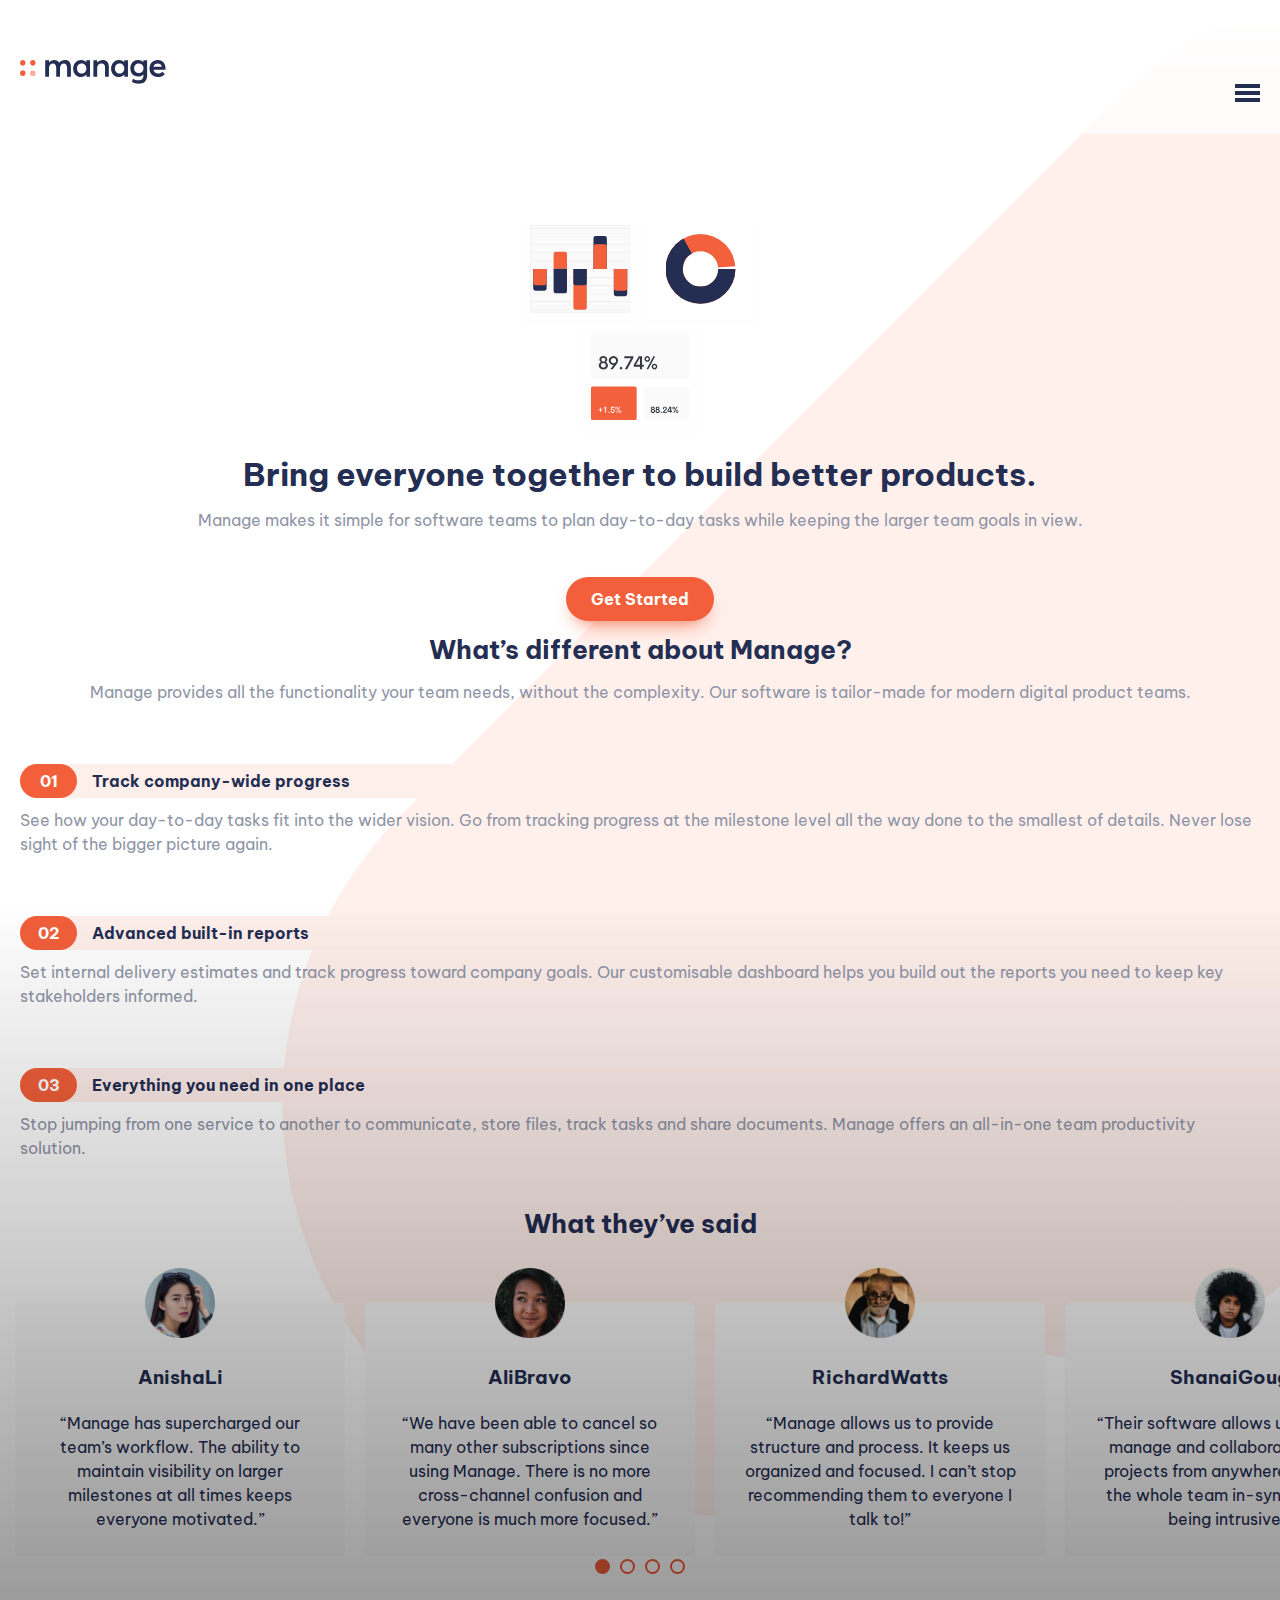
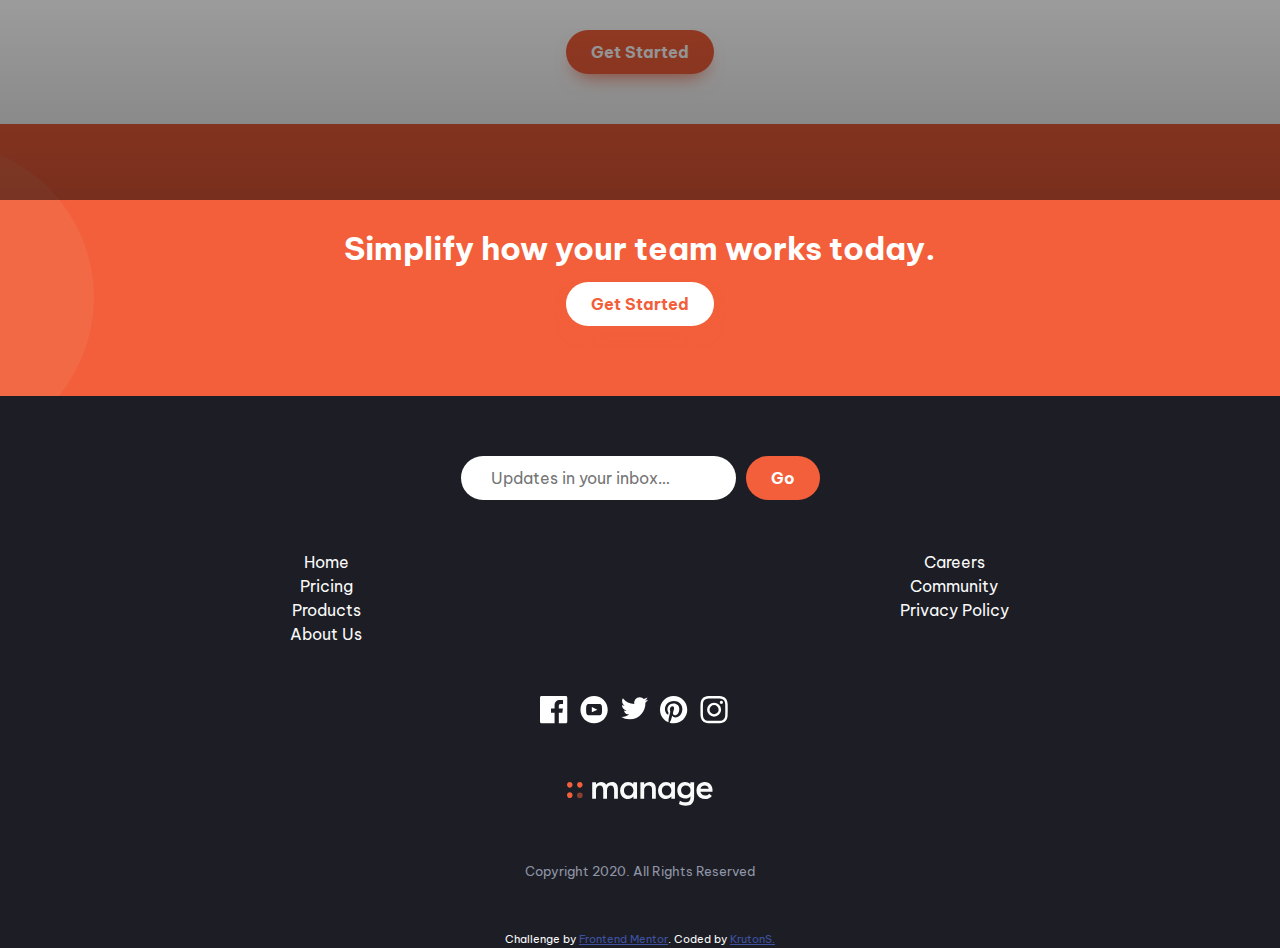
==== index.html @ 9118ed78 "initial commit" ====
<!doctype html><html lang="en"><head><meta charset="utf-8"/><link rel="icon" href="./favicon-32x32.png"/><meta name="viewport" content="width=device-width,initial-scale=1"/><meta name="theme-color" content="#000000"/><meta name="description" content="Web site created using create-react-app"/><link rel="apple-touch-icon" href="./logo192.png"/><link rel="manifest" href="./manifest.json"/><title>Frontend Mentor | Manage landing page</title><link href="./static/css/main.f4ddffe7.chunk.css" rel="stylesheet"></head><body><noscript>You need to enable JavaScript to run this app.</noscript><div id="root"></div><script>!function(e){function r(r){for(var n,u,i=r[0],c=r[1],l=r[2],p=0,s=[];p<i.length;p++)u=i[p],Object.prototype.hasOwnProperty.call(o,u)&&o[u]&&s.push(o[u][0]),o[u]=0;for(n in c)Object.prototype.hasOwnProperty.call(c,n)&&(e[n]=c[n]);for(f&&f(r);s.length;)s.shift()();return a.push.apply(a,l||[]),t()}function t(){for(var e,r=0;r<a.length;r++){for(var t=a[r],n=!0,i=1;i<t.length;i++){var c=t[i];0!==o[c]&&(n=!1)}n&&(a.splice(r--,1),e=u(u.s=t[0]))}return e}var n={},o={1:0},a=[];function u(r){if(n[r])return n[r].exports;var t=n[r]={i:r,l:!1,exports:{}};return e[r].call(t.exports,t,t.exports,u),t.l=!0,t.exports}u.e=function(e){var r=[],t=o[e];if(0!==t)if(t)r.push(t[2]);else{var n=new Promise((function(r,n){t=o[e]=[r,n]}));r.push(t[2]=n);var a,i=document.createElement("script");i.charset="utf-8",i.timeout=120,u.nc&&i.setAttribute("nonce",u.nc),i.src=function(e){return u.p+"static/js/"+({}[e]||e)+"."+{3:"b0ae15ad"}[e]+".chunk.js"}(e);var c=new Error;a=function(r){i.onerror=i.onload=null,clearTimeout(l);var t=o[e];if(0!==t){if(t){var n=r&&("load"===r.type?"missing":r.type),a=r&&r.target&&r.target.src;c.message="Loading chunk "+e+" failed.\n("+n+": "+a+")",c.name="ChunkLoadError",c.type=n,c.request=a,t[1](c)}o[e]=void 0}};var l=setTimeout((function(){a({type:"timeout",target:i})}),12e4);i.onerror=i.onload=a,document.head.appendChild(i)}return Promise.all(r)},u.m=e,u.c=n,u.d=function(e,r,t){u.o(e,r)||Object.defineProperty(e,r,{enumerable:!0,get:t})},u.r=function(e){"undefined"!=typeof Symbol&&Symbol.toStringTag&&Object.defineProperty(e,Symbol.toStringTag,{value:"Module"}),Object.defineProperty(e,"__esModule",{value:!0})},u.t=function(e,r){if(1&r&&(e=u(e)),8&r)return e;if(4&r&&"object"==typeof e&&e&&e.__esModule)return e;var t=Object.create(null);if(u.r(t),Object.defineProperty(t,"default",{enumerable:!0,value:e}),2&r&&"string"!=typeof e)for(var n in e)u.d(t,n,function(r){return e[r]}.bind(null,n));return t},u.n=function(e){var r=e&&e.__esModule?function(){return e.default}:function(){return e};return u.d(r,"a",r),r},u.o=function(e,r){return Object.prototype.hasOwnProperty.call(e,r)},u.p="./",u.oe=function(e){throw console.error(e),e};var i=this["webpackJsonpmanage-landing-page"]=this["webpackJsonpmanage-landing-page"]||[],c=i.push.bind(i);i.push=r,i=i.slice();for(var l=0;l<i.length;l++)r(i[l]);var f=c;t()}([])</script><script src="./static/js/2.72f4ddd1.chunk.js"></script><script src="./static/js/main.a41addc7.chunk.js"></script></body></html>
---- static/css/main.f4ddffe7.chunk.css ----
@import url(https://fonts.googleapis.com/css2?family=Be+Vietnam:wght@400;500;700&display=swap);:root{--mobile-width:375px;--desktop-width:1440px;--primary-orange:#f25f3a;--primary-blue:#242d52;--neutral-pale-orange:#ed7b5e;--neutral-pale-blue:#9095a7;--neutral-dark-blue:#1d1e25;--neutral-pale-red:#ffefeb;--neutral-pale-gray:#fafafa;--padding-horizontal-mobile:20px;--padding-horizontal-desktop:120px}body{font-family:"Be Vietnam",sans-serif;font-size:16px}*,:after,:before{box-sizing:border-box}blockquote,body,dd,dl,figure,h1,h2,h3,h4,p{margin:0}ol[role=list],ul[role=list]{list-style:none}html:focus-within{scroll-behavior:smooth}body{min-height:100vh;text-rendering:optimizeSpeed;line-height:1.5}a:not([class]){-webkit-text-decoration-skip:ink;text-decoration-skip-ink:auto}img,picture{max-width:100%;display:block}button,input,select,textarea{font:inherit}@media (prefers-reduced-motion:reduce){html:focus-within{scroll-behavior:auto}*,:after,:before{-webkit-animation-duration:.01ms!important;animation-duration:.01ms!important;-webkit-animation-iteration-count:1!important;animation-iteration-count:1!important;transition-duration:.01ms!important;scroll-behavior:auto!important}}.attribution{font-size:11px;text-align:center}.attribution a{color:#3e52a3}.App{text-align:center;color:var(--primary-blue);background-image:url(../../images/b6990a984c7bcc142d3e9783736e996a-bg-tablet-pattern.svg),url(../../images/b6990a984c7bcc142d3e9783736e996a-bg-tablet-pattern.svg);background-repeat:no-repeat;background-position:-110% -2%,320% 22%;background-size:120%,80%}.App>*{padding-left:var(--padding-horizontal-mobile);padding-right:var(--padding-horizontal-mobile)}a[class]{text-decoration:none}.round{padding:10px 30px;border-radius:100px;background-color:var(--primary-orange);color:#fff;border:none}.round.inverted{background-color:#fff;color:var(--primary-orange)}.dialog{border-radius:5px}h1{font-size:2em}h2{font-size:1.6em}h1,h2{margin-bottom:10px;margin-top:10px}h3{margin-bottom:20px;margin-top:20px}@media screen and (min-width:1440px){.App{background-position:140% -15%,-70% 70%;background-size:unset}.App>*{padding-left:var(--padding-horizontal-desktop);padding-right:var(--padding-horizontal-desktop)}h1{font-size:3.8em}h2{font-size:2.8em}h1,h2{margin-top:60px;margin-bottom:50px;line-height:1}}.app-header{position:-webkit-sticky;position:sticky;top:0;background:hsla(0,0%,100%,.75);background:linear-gradient(0,hsla(0,0%,100%,.7),#fff);padding-top:60px;padding-bottom:50px;margin-bottom:80px;z-index:1}header>.logo{float:left}.hamburger{float:right;cursor:pointer}.app-header>.btn{display:none}nav{clear:both;background:#fff;width:90%;position:absolute;top:115px;left:50%;opacity:0;-webkit-transform:translate(-50%,-500px);transform:translate(-50%,-500px);transition:opacity 1s ease-out,-webkit-transform .6s ease;transition:transform .6s ease,opacity 1s ease-out;transition:transform .6s ease,opacity 1s ease-out,-webkit-transform .6s ease}.nav-item:first-child{margin-top:30px}.nav-item:last-child{margin-bottom:30px}.nav-item{display:block;color:inherit;font-weight:500;transition:color .2s}.nav-item:hover{color:var(--neutral-pale-blue)}.nav-item+.nav-item{margin-top:20px}.nav-blackout{z-index:-1;position:fixed;width:100vw;height:100vh;left:0;top:0;background:#fff;background:linear-gradient(180deg,transparent,rgba(0,0,0,.5));-webkit-transform:translateY(100%);transform:translateY(100%);transition:-webkit-transform 1s cubic-bezier(1,0,1,1);transition:transform 1s cubic-bezier(1,0,1,1);transition:transform 1s cubic-bezier(1,0,1,1),-webkit-transform 1s cubic-bezier(1,0,1,1)}.nav-blackout.show{-webkit-transform:translateY(0);transform:translateY(0)}nav.show{-webkit-transform:translate(-50%);transform:translate(-50%);opacity:1}@media screen and (min-width:1440px){nav{background:none;position:absolute;top:50%;width:auto;opacity:1;-webkit-transform:translate(-50%);transform:translate(-50%)}.nav-item{margin:0!important;padding:10px}.app-header{display:-webkit-flex;display:flex;-webkit-justify-content:space-between;justify-content:space-between;-webkit-align-items:center;align-items:center;padding-bottom:20px}.hamburger{display:none}.app-header>.btn{display:block}.nav-item{display:inline-block;margin:0 15px}}.btn:active,.btn:hover{background-color:var(--neutral-pale-orange);color:#fff}.btn{display:block;padding:10px 25px;width:-webkit-fit-content;width:-moz-fit-content;width:fit-content;font-weight:700;transition:.3s ease-out;transition-property:color,background;cursor:pointer}.btn.inverted:active,.btn.inverted:hover{background-color:#fff;color:var(--neutral-pale-orange)}.shadow{box-shadow:0 10px 20px -10px var(--primary-orange)}footer{background-color:var(--neutral-dark-blue);padding-top:60px;color:var(--neutral-pale-gray)}.link{color:inherit;transition:color .2s}.link:hover{color:var(--primary-orange)}.logo>g>path{fill:var(--neutral-pale-gray)}.footer-grid>:not(:first-child){margin-top:50px;margin-bottom:50px}.footer-grid>.article-text{font-size:.8em}@media screen and (min-width:1440px){.footer-grid>:not(:first-child){margin:0}.footer-grid{display:grid;grid-template-columns:repeat(4,1fr);grid-template-rows:auto auto;grid-template-areas:"logo nav nav input" "social nav nav copyright";grid-gap:20px;gap:20px}.footer-grid>.text-form{grid-area:input}.footer-grid>.social-medias{grid-area:social}.footer-grid>.logo{grid-area:logo;margin:auto}.footer-grid>.multi-columns{grid-area:nav}.footer-grid>.article-text{grid-area:copyright;text-align:right}}.text-form{display:-webkit-flex;display:flex;-webkit-justify-content:center;justify-content:center}.text-form>.input{background:#fff;color:var(--primary-blue);margin-right:10px;width:25ch}.text-form>*{-webkit-flex-shrink:0;flex-shrink:0;-webkit-flex-grow:0;flex-grow:0}.article-section{margin-top:60px}.article-text{color:var(--neutral-pale-blue);margin-bottom:45px}.article-text.compact{margin-right:15px;margin-left:15px}.article-header{display:-webkit-flex;display:flex;-webkit-align-items:center;align-items:center;background-color:var(--neutral-pale-red);border-radius:100px 0 0 100px;margin-right:calc(var(--padding-horizontal-mobile)*-1);margin-bottom:10px}.article-header>h4{display:block;width:100%;margin-left:15px}.article-section:first-of-type{counter-reset:article}.article-header:before{counter-increment:article;content:counters(article,".",decimal-leading-zero);background-color:var(--primary-orange);padding:5px;text-align:center;width:60px;border-radius:50px;color:#fff;font-weight:700}.article-section{text-align:left}@media screen and (min-width:1440px){.article-header{background:none}.article-header>h4{margin-left:30px}.article-section>.article-text{margin-left:90px}.article-text.compact{margin-left:0;margin-right:230px}}.social-medias{display:-webkit-flex;display:flex;-webkit-justify-content:center;justify-content:center}.social-medias svg{margin-right:10px;width:30px;height:30px}.social-medias a path{transition:fill .2s}.social-medias a:active path,.social-medias a:hover path{fill:var(--primary-orange)}main>*{margin-top:10px;margin-bottom:10px}main>h2{margin-top:130px;margin-bottom:30px}main .round,main img{margin:auto}.statistics>img{width:250px}@media screen and (min-width:1440px){.statistics>img{width:auto}.main-grid{display:grid;grid-template-columns:[left] 1fr [right] 1fr;text-align:left;grid-column-gap:100px;-webkit-column-gap:100px;column-gap:100px}.grid-section>.btn{float:left}.order1{-webkit-order:-1;order:-1}.opinions+.btn{margin-bottom:140px}}.opinions-item{position:relative;background:var(--neutral-pale-gray);margin-top:50px;padding:40px 25px 25px;width:330px}.avatar{position:absolute;top:0;left:50%;-webkit-transform:translate(-50%,-50%);transform:translate(-50%,-50%);width:70px}@media screen and (min-width:1440px){.opinions-item{width:740px}}.slideshow{margin:0 calc(var(--padding-horizontal-mobile)*-1) 50px}.slideshow-mask{overflow:hidden;width:100%}.slideshow-container{display:-webkit-flex;display:flex;grid-gap:20px;gap:20px;transition:-webkit-transform 1s;transition:transform 1s;transition:transform 1s,-webkit-transform 1s}.slideshow-container>*{-webkit-flex-shrink:0;flex-shrink:0;-webkit-flex-grow:0;flex-grow:0}.slideshow-dot{cursor:pointer;display:inline-block;width:15px;height:15px;margin:0 5px;border-radius:100%;background:#fff;border:2px solid var(--primary-orange)}.slideshow-dot.active{background:var(--primary-orange)}@media screen and (min-width:1440px){.slideshow{margin:0 calc(var(--padding-horizontal-desktop)*-1) 50px}}.fancy-container{color:#fff;margin:50px calc(var(--padding-horizontal-mobile)*-1) 0;background-color:var(--primary-orange);background-image:url(../../images/a79c8471fa284189552dc8b07030c53d-bg-simplify-section-mobile.svg);background-repeat:no-repeat;background-position-y:30px;padding:90px 50px 70px}@media screen and (max-width:1440px){.fancy-container>h2{font-size:2em}}@media screen and (min-width:1440px){.fancy-container{margin:50px calc(var(--padding-horizontal-desktop)*-1) 0;position:relative;display:-webkit-flex;display:flex;-webkit-justify-content:space-between;justify-content:space-between;-webkit-align-items:center;align-items:center;padding:60px 200px;background:unset}.fancy-container:before{z-index:-1;content:"";position:absolute;left:0;width:100%;height:100%;-webkit-transform:scale(-1);transform:scale(-1);background-color:var(--primary-orange);background-image:url(../../images/ca40c1eebd150b1cc7dc266ce0b13d87-bg-simplify-section-desktop.svg);background-position:-260px -20px;background-repeat:no-repeat}.fancy-container>*,.fancy-container>.round{margin:0}.fancy-container>*{text-align:left}.fancy-container>h2{width:550px}}
/*# sourceMappingURL=main.f4ddffe7.chunk.css.map */
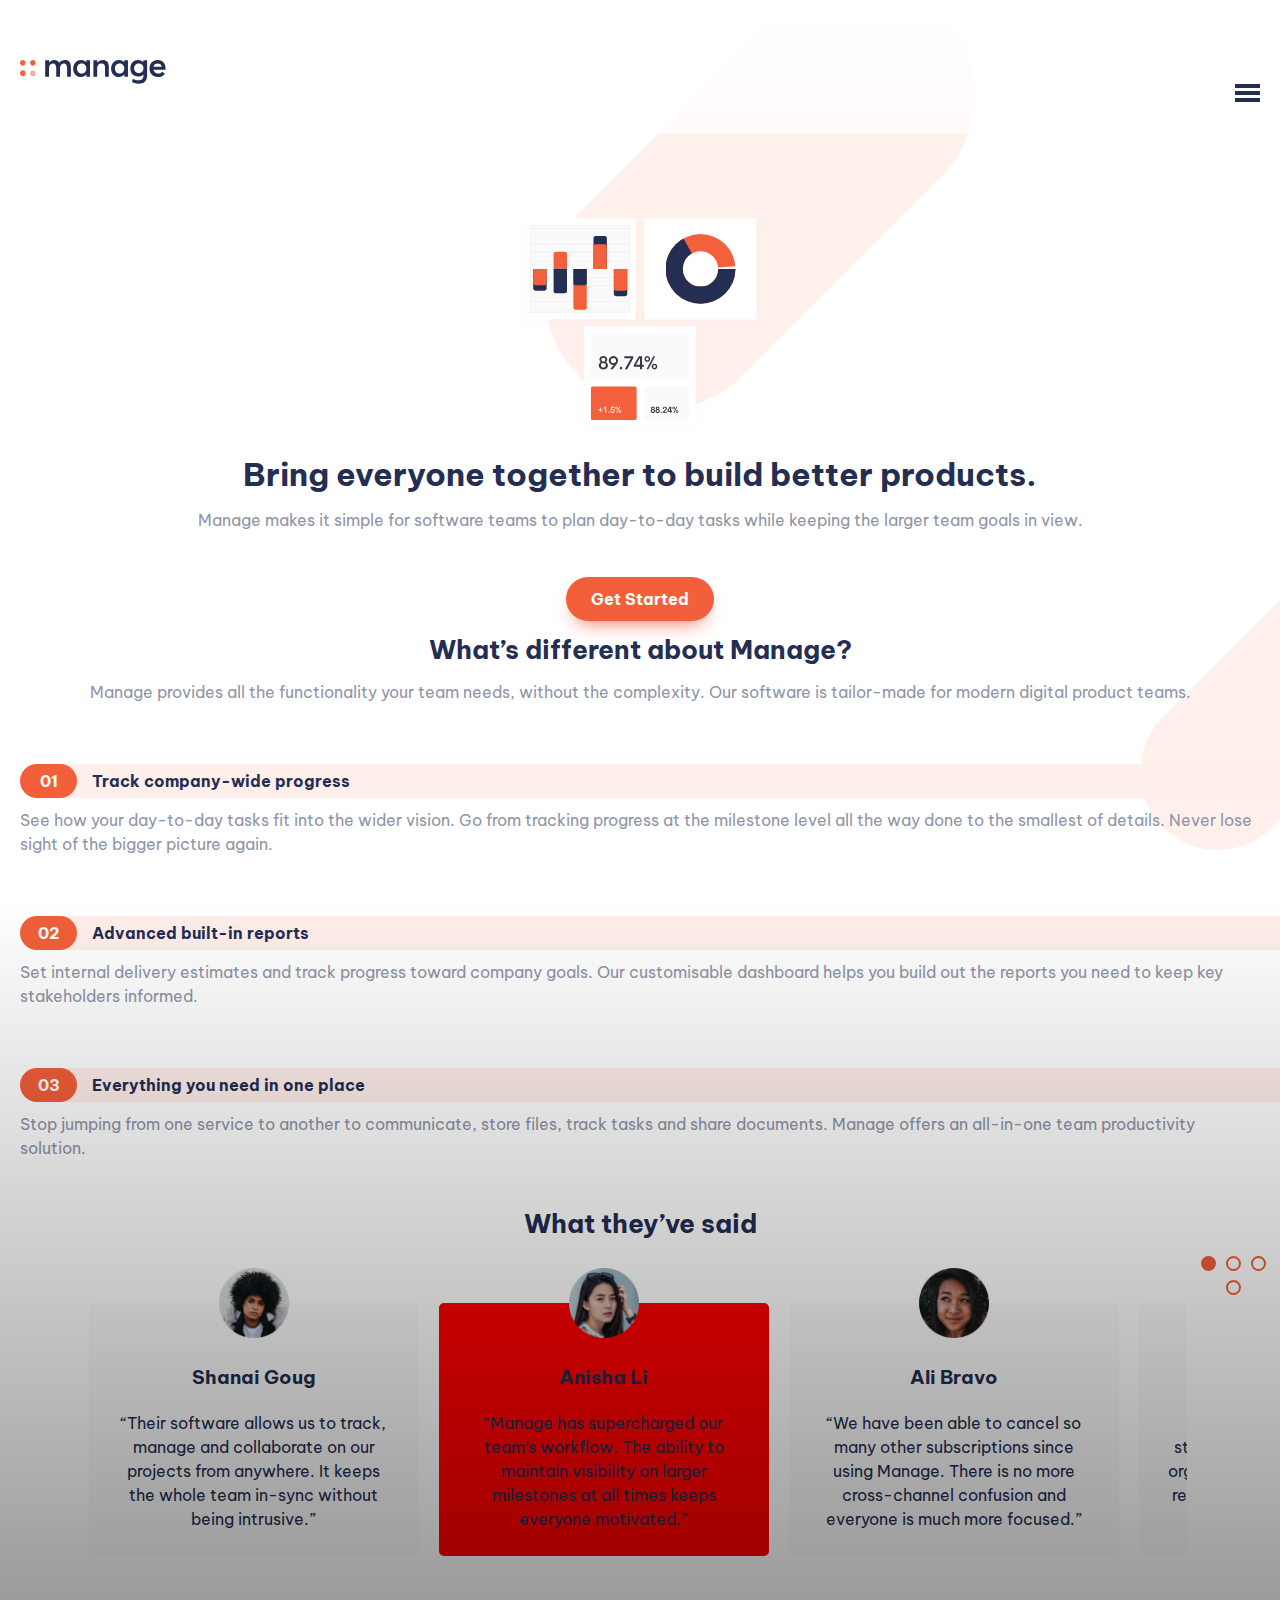
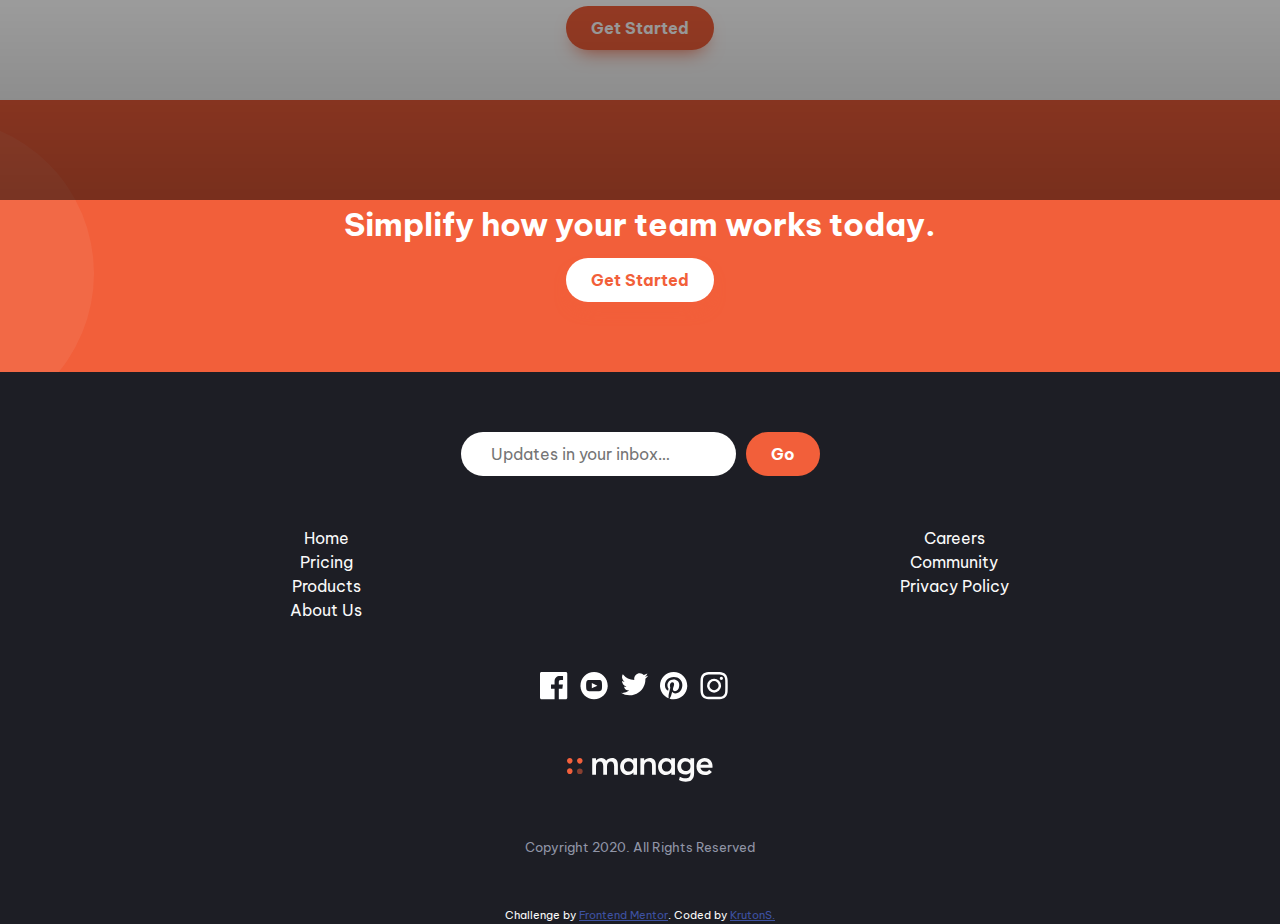
==== commit ae7e58c2: "more updates" ====
--- a/index.html
+++ b/index.html
@@ -1 +1 @@
-<!doctype html><html lang="en"><head><meta charset="utf-8"/><link rel="icon" href="./favicon-32x32.png"/><meta name="viewport" content="width=device-width,initial-scale=1"/><meta name="theme-color" content="#000000"/><meta name="description" content="Web site created using create-react-app"/><link rel="apple-touch-icon" href="./logo192.png"/><link rel="manifest" href="./manifest.json"/><title>Frontend Mentor | Manage landing page</title><link href="./static/css/main.f4ddffe7.chunk.css" rel="stylesheet"></head><body><noscript>You need to enable JavaScript to run this app.</noscript><div id="root"></div><script>!function(e){function r(r){for(var n,u,i=r[0],c=r[1],l=r[2],p=0,s=[];p<i.length;p++)u=i[p],Object.prototype.hasOwnProperty.call(o,u)&&o[u]&&s.push(o[u][0]),o[u]=0;for(n in c)Object.prototype.hasOwnProperty.call(c,n)&&(e[n]=c[n]);for(f&&f(r);s.length;)s.shift()();return a.push.apply(a,l||[]),t()}function t(){for(var e,r=0;r<a.length;r++){for(var t=a[r],n=!0,i=1;i<t.length;i++){var c=t[i];0!==o[c]&&(n=!1)}n&&(a.splice(r--,1),e=u(u.s=t[0]))}return e}var n={},o={1:0},a=[];function u(r){if(n[r])return n[r].exports;var t=n[r]={i:r,l:!1,exports:{}};return e[r].call(t.exports,t,t.exports,u),t.l=!0,t.exports}u.e=function(e){var r=[],t=o[e];if(0!==t)if(t)r.push(t[2]);else{var n=new Promise((function(r,n){t=o[e]=[r,n]}));r.push(t[2]=n);var a,i=document.createElement("script");i.charset="utf-8",i.timeout=120,u.nc&&i.setAttribute("nonce",u.nc),i.src=function(e){return u.p+"static/js/"+({}[e]||e)+"."+{3:"b0ae15ad"}[e]+".chunk.js"}(e);var c=new Error;a=function(r){i.onerror=i.onload=null,clearTimeout(l);var t=o[e];if(0!==t){if(t){var n=r&&("load"===r.type?"missing":r.type),a=r&&r.target&&r.target.src;c.message="Loading chunk "+e+" failed.\n("+n+": "+a+")",c.name="ChunkLoadError",c.type=n,c.request=a,t[1](c)}o[e]=void 0}};var l=setTimeout((function(){a({type:"timeout",target:i})}),12e4);i.onerror=i.onload=a,document.head.appendChild(i)}return Promise.all(r)},u.m=e,u.c=n,u.d=function(e,r,t){u.o(e,r)||Object.defineProperty(e,r,{enumerable:!0,get:t})},u.r=function(e){"undefined"!=typeof Symbol&&Symbol.toStringTag&&Object.defineProperty(e,Symbol.toStringTag,{value:"Module"}),Object.defineProperty(e,"__esModule",{value:!0})},u.t=function(e,r){if(1&r&&(e=u(e)),8&r)return e;if(4&r&&"object"==typeof e&&e&&e.__esModule)return e;var t=Object.create(null);if(u.r(t),Object.defineProperty(t,"default",{enumerable:!0,value:e}),2&r&&"string"!=typeof e)for(var n in e)u.d(t,n,function(r){return e[r]}.bind(null,n));return t},u.n=function(e){var r=e&&e.__esModule?function(){return e.default}:function(){return e};return u.d(r,"a",r),r},u.o=function(e,r){return Object.prototype.hasOwnProperty.call(e,r)},u.p="./",u.oe=function(e){throw console.error(e),e};var i=this["webpackJsonpmanage-landing-page"]=this["webpackJsonpmanage-landing-page"]||[],c=i.push.bind(i);i.push=r,i=i.slice();for(var l=0;l<i.length;l++)r(i[l]);var f=c;t()}([])</script><script src="./static/js/2.72f4ddd1.chunk.js"></script><script src="./static/js/main.a41addc7.chunk.js"></script></body></html>+<!doctype html><html lang="en"><head><meta charset="utf-8"/><link rel="icon" href="./favicon-32x32.png"/><meta name="viewport" content="width=device-width,initial-scale=1"/><meta name="theme-color" content="#000000"/><meta name="description" content="Web site created using create-react-app"/><link rel="apple-touch-icon" href="./logo192.png"/><link rel="manifest" href="./manifest.json"/><title>Frontend Mentor | Manage landing page</title><link href="./static/css/main.40a08e5e.chunk.css" rel="stylesheet"></head><body><noscript>You need to enable JavaScript to run this app.</noscript><div id="root"></div><script>!function(e){function r(r){for(var n,u,i=r[0],c=r[1],l=r[2],p=0,s=[];p<i.length;p++)u=i[p],Object.prototype.hasOwnProperty.call(o,u)&&o[u]&&s.push(o[u][0]),o[u]=0;for(n in c)Object.prototype.hasOwnProperty.call(c,n)&&(e[n]=c[n]);for(f&&f(r);s.length;)s.shift()();return a.push.apply(a,l||[]),t()}function t(){for(var e,r=0;r<a.length;r++){for(var t=a[r],n=!0,i=1;i<t.length;i++){var c=t[i];0!==o[c]&&(n=!1)}n&&(a.splice(r--,1),e=u(u.s=t[0]))}return e}var n={},o={1:0},a=[];function u(r){if(n[r])return n[r].exports;var t=n[r]={i:r,l:!1,exports:{}};return e[r].call(t.exports,t,t.exports,u),t.l=!0,t.exports}u.e=function(e){var r=[],t=o[e];if(0!==t)if(t)r.push(t[2]);else{var n=new Promise((function(r,n){t=o[e]=[r,n]}));r.push(t[2]=n);var a,i=document.createElement("script");i.charset="utf-8",i.timeout=120,u.nc&&i.setAttribute("nonce",u.nc),i.src=function(e){return u.p+"static/js/"+({}[e]||e)+"."+{3:"b0ae15ad"}[e]+".chunk.js"}(e);var c=new Error;a=function(r){i.onerror=i.onload=null,clearTimeout(l);var t=o[e];if(0!==t){if(t){var n=r&&("load"===r.type?"missing":r.type),a=r&&r.target&&r.target.src;c.message="Loading chunk "+e+" failed.\n("+n+": "+a+")",c.name="ChunkLoadError",c.type=n,c.request=a,t[1](c)}o[e]=void 0}};var l=setTimeout((function(){a({type:"timeout",target:i})}),12e4);i.onerror=i.onload=a,document.head.appendChild(i)}return Promise.all(r)},u.m=e,u.c=n,u.d=function(e,r,t){u.o(e,r)||Object.defineProperty(e,r,{enumerable:!0,get:t})},u.r=function(e){"undefined"!=typeof Symbol&&Symbol.toStringTag&&Object.defineProperty(e,Symbol.toStringTag,{value:"Module"}),Object.defineProperty(e,"__esModule",{value:!0})},u.t=function(e,r){if(1&r&&(e=u(e)),8&r)return e;if(4&r&&"object"==typeof e&&e&&e.__esModule)return e;var t=Object.create(null);if(u.r(t),Object.defineProperty(t,"default",{enumerable:!0,value:e}),2&r&&"string"!=typeof e)for(var n in e)u.d(t,n,function(r){return e[r]}.bind(null,n));return t},u.n=function(e){var r=e&&e.__esModule?function(){return e.default}:function(){return e};return u.d(r,"a",r),r},u.o=function(e,r){return Object.prototype.hasOwnProperty.call(e,r)},u.p="./",u.oe=function(e){throw console.error(e),e};var i=this["webpackJsonpmanage-landing-page"]=this["webpackJsonpmanage-landing-page"]||[],c=i.push.bind(i);i.push=r,i=i.slice();for(var l=0;l<i.length;l++)r(i[l]);var f=c;t()}([])</script><script src="./static/js/2.72f4ddd1.chunk.js"></script><script src="./static/js/main.61d8382c.chunk.js"></script></body></html>--- a/static/css/main.40a08e5e.chunk.css
+++ b/static/css/main.40a08e5e.chunk.css
@@ -0,0 +1,2 @@
+@import url(https://fonts.googleapis.com/css2?family=Be+Vietnam:wght@400;500;700&display=swap);:root{--mobile-width:375px;--desktop-width:1440px;--primary-orange:#f25f3a;--primary-blue:#242d52;--neutral-pale-orange:#ed7b5e;--neutral-pale-blue:#9095a7;--neutral-dark-blue:#1d1e25;--neutral-pale-red:#ffefeb;--neutral-pale-gray:#fafafa;--padding-horizontal-mobile:20px;--padding-horizontal-desktop:120px}body{font-family:"Be Vietnam",sans-serif;font-size:16px}*,:after,:before{box-sizing:border-box}blockquote,body,dd,dl,figure,h1,h2,h3,h4,p{margin:0}ol[role=list],ul[role=list]{list-style:none}html:focus-within{scroll-behavior:smooth}body{min-height:100vh;text-rendering:optimizeSpeed;line-height:1.5}a:not([class]){-webkit-text-decoration-skip:ink;text-decoration-skip-ink:auto}img,picture{max-width:100%;display:block}button,input,select,textarea{font:inherit}@media (prefers-reduced-motion:reduce){html:focus-within{scroll-behavior:auto}*,:after,:before{-webkit-animation-duration:.01ms!important;animation-duration:.01ms!important;-webkit-animation-iteration-count:1!important;animation-iteration-count:1!important;transition-duration:.01ms!important;scroll-behavior:auto!important}}.attribution{font-size:11px;text-align:center}.attribution a{color:#3e52a3}.App{text-align:center;color:var(--primary-blue);background-image:url(../../images/b6990a984c7bcc142d3e9783736e996a-bg-tablet-pattern.svg),url(../../images/b6990a984c7bcc142d3e9783736e996a-bg-tablet-pattern.svg);background-repeat:no-repeat;background-position:calc(50% + 120px) -20px,calc(100% + 150px) 560px;background-size:430px,290px}.App>*{padding-left:var(--padding-horizontal-mobile);padding-right:var(--padding-horizontal-mobile)}a[class]{text-decoration:none}.round{padding:10px 30px;border-radius:100px;background-color:var(--primary-orange);color:#fff;border:none}.round.inverted{background-color:#fff;color:var(--primary-orange)}.dialog{border-radius:5px}h1{font-size:2em}h2{font-size:1.6em}h1,h2{margin-bottom:10px;margin-top:10px}h3{margin-bottom:20px;margin-top:20px}@media screen and (min-width:1440px){.App{background-position:calc(75% + 340px) -150px,-650px 1000px;background-size:800px,900px}.App>*{padding-left:var(--padding-horizontal-desktop);padding-right:var(--padding-horizontal-desktop)}h1{font-size:3.8em}h2{font-size:2.8em}h1,h2{margin-top:60px;margin-bottom:50px;line-height:1}}.app-header{position:-webkit-sticky;position:sticky;top:0;background:hsla(0,0%,100%,.75);background:linear-gradient(0,hsla(0,0%,100%,.7),#fff);padding-top:60px;padding-bottom:50px;margin-bottom:80px;z-index:1}header>.logo{float:left}.hamburger{float:right;cursor:pointer}.app-header>.btn{display:none}nav{clear:both;background:#fff;width:90%;position:absolute;top:115px;left:50%;opacity:0;-webkit-transform:translate(-50%,-500px);transform:translate(-50%,-500px);transition:opacity 1s ease-out,-webkit-transform .6s ease;transition:transform .6s ease,opacity 1s ease-out;transition:transform .6s ease,opacity 1s ease-out,-webkit-transform .6s ease}.nav-item:first-child{margin-top:30px}.nav-item:last-child{margin-bottom:30px}.nav-item{display:block;color:inherit;font-weight:500;transition:color .2s}.nav-item:hover{color:var(--neutral-pale-blue)}.nav-item+.nav-item{margin-top:20px}.nav-blackout{z-index:-1;position:fixed;width:100vw;height:100vh;left:0;top:0;background:#fff;background:linear-gradient(180deg,transparent,rgba(0,0,0,.5));-webkit-transform:translateY(100%);transform:translateY(100%);transition:-webkit-transform 1s cubic-bezier(1,0,1,1);transition:transform 1s cubic-bezier(1,0,1,1);transition:transform 1s cubic-bezier(1,0,1,1),-webkit-transform 1s cubic-bezier(1,0,1,1)}.nav-blackout.show{-webkit-transform:translateY(0);transform:translateY(0)}nav.show{-webkit-transform:translate(-50%);transform:translate(-50%);opacity:1}@media screen and (min-width:1440px){nav{background:none;position:absolute;top:50%;width:auto;opacity:1;-webkit-transform:translate(-50%);transform:translate(-50%)}.nav-item{margin:0!important;padding:10px}.app-header{display:-webkit-flex;display:flex;-webkit-justify-content:space-between;justify-content:space-between;-webkit-align-items:center;align-items:center;padding-bottom:20px}.hamburger{display:none}.app-header>.btn{display:block}.nav-item{display:inline-block;margin:0 15px}}.btn:active,.btn:hover{background-color:var(--neutral-pale-orange);color:#fff}.btn{display:block;padding:10px 25px;width:-webkit-fit-content;width:-moz-fit-content;width:fit-content;font-weight:700;transition:.3s ease-out;transition-property:color,background;cursor:pointer}.btn.inverted:active,.btn.inverted:hover{background-color:#fff;color:var(--neutral-pale-orange)}.shadow{box-shadow:0 10px 20px -10px var(--primary-orange)}footer{background-color:var(--neutral-dark-blue);padding-top:60px;color:var(--neutral-pale-gray)}.link{color:inherit;transition:color .2s}.link:hover{color:var(--primary-orange)}.logo>g>path{fill:var(--neutral-pale-gray)}.footer-grid>:not(:first-child){margin-top:50px;margin-bottom:50px}.footer-grid>.article-text{font-size:.8em}@media screen and (min-width:1440px){.footer-grid>:not(:first-child){margin:0}.footer-grid{display:grid;grid-template-columns:repeat(4,1fr);grid-template-rows:auto auto;grid-template-areas:"logo nav nav input" "social nav nav copyright";grid-gap:20px;gap:20px}.footer-grid>.text-form{grid-area:input}.footer-grid>.social-medias{grid-area:social}.footer-grid>.logo{grid-area:logo;margin:auto}.footer-grid>.multi-columns{grid-area:nav}.footer-grid>.article-text{grid-area:copyright;text-align:right}}.text-form{display:-webkit-flex;display:flex;-webkit-justify-content:center;justify-content:center}.text-form>.input{background:#fff;color:var(--primary-blue);margin-right:10px;width:25ch}.text-form>*{-webkit-flex-shrink:0;flex-shrink:0;-webkit-flex-grow:0;flex-grow:0}.article-section{margin-top:60px}.article-text{color:var(--neutral-pale-blue);margin-bottom:45px}.article-text.compact{margin-right:15px;margin-left:15px}.article-header{display:-webkit-flex;display:flex;-webkit-align-items:center;align-items:center;background-color:var(--neutral-pale-red);border-radius:100px 0 0 100px;margin-right:calc(var(--padding-horizontal-mobile)*-1);margin-bottom:10px}.article-header>h4{display:block;width:100%;margin-left:15px}.article-section:first-of-type{counter-reset:article}.article-header:before{counter-increment:article;content:counters(article,".",decimal-leading-zero);background-color:var(--primary-orange);padding:5px;text-align:center;width:60px;border-radius:50px;color:#fff;font-weight:700}.article-section{text-align:left}@media screen and (min-width:1440px){.article-header{background:none}.article-header>h4{margin-left:30px}.article-section>.article-text{margin-left:90px}.article-text.compact{margin-left:0;margin-right:230px}}.social-medias{display:-webkit-flex;display:flex;-webkit-justify-content:center;justify-content:center}.social-medias svg{margin-right:10px;width:30px;height:30px}.social-medias a path{transition:fill .2s}.social-medias a:active path,.social-medias a:hover path{fill:var(--primary-orange)}main>*{margin-top:10px;margin-bottom:10px}main>h2{margin-top:130px;margin-bottom:30px}main .round,main img{margin:auto}.statistics>img{width:250px}@media screen and (min-width:1440px){.statistics>img{width:auto}.main-grid{display:grid;grid-template-columns:[left] 1fr [right] 1fr;text-align:left;grid-column-gap:100px;-webkit-column-gap:100px;column-gap:100px}.grid-section>.btn{float:left}.order1{-webkit-order:-1;order:-1}.opinions+.btn{margin-bottom:140px}}.opinions-item{position:relative;background:var(--neutral-pale-gray);margin-top:50px;padding:40px 25px 25px;width:330px}.avatar{position:absolute;top:0;left:50%;-webkit-transform:translate(-50%,-50%);transform:translate(-50%,-50%);width:70px}@media screen and (min-width:1440px){.opinions-item{width:740px}}.slideshow{margin:0 calc(var(--padding-horizontal-mobile)*-1) 50px;display:-webkit-flex;display:flex;-webkit-justify-content:center;justify-content:center}.active{background-color:red}.slideshow-mask{overflow:hidden;width:100%;max-width:2500px}.slideshow-container{display:-webkit-flex;display:flex;-webkit-justify-content:center;justify-content:center;grid-gap:20px;gap:20px;transition:-webkit-transform 1.5s cubic-bezier(.25,.1,.32,1.1);transition:transform 1.5s cubic-bezier(.25,.1,.32,1.1);transition:transform 1.5s cubic-bezier(.25,.1,.32,1.1),-webkit-transform 1.5s cubic-bezier(.25,.1,.32,1.1);min-height:50px}.slideshow-container>*{-webkit-flex-shrink:0;flex-shrink:0;-webkit-flex-grow:0;flex-grow:0}.slideshow-dot{cursor:pointer;display:inline-block;width:15px;height:15px;margin:0 5px;border-radius:100%;background:#fff;border:2px solid var(--primary-orange)}.slideshow-dot.active{background:var(--primary-orange)}@media screen and (min-width:1440px){.slideshow{margin:0 calc(var(--padding-horizontal-desktop)*-1) 50px}}.fancy-container{color:#fff;margin:50px calc(var(--padding-horizontal-mobile)*-1) 0;background-color:var(--primary-orange);background-image:url(../../images/a79c8471fa284189552dc8b07030c53d-bg-simplify-section-mobile.svg);background-repeat:no-repeat;background-position-y:30px;padding:90px 50px 70px}@media screen and (max-width:1440px){.fancy-container>h2{font-size:2em}}@media screen and (min-width:1440px){.fancy-container{margin:50px calc(var(--padding-horizontal-desktop)*-1) 0;position:relative;display:-webkit-flex;display:flex;-webkit-justify-content:space-between;justify-content:space-between;-webkit-align-items:center;align-items:center;padding:60px 200px;background:unset}.fancy-container:before{z-index:-1;content:"";position:absolute;left:0;width:100%;height:100%;-webkit-transform:scale(-1);transform:scale(-1);background-color:var(--primary-orange);background-image:url(../../images/ca40c1eebd150b1cc7dc266ce0b13d87-bg-simplify-section-desktop.svg);background-position:calc(100% - 330px) -20px;background-size:100%;background-repeat:no-repeat}.fancy-container>*,.fancy-container>.round{margin:0}.fancy-container>*{text-align:left}.fancy-container>h2{width:550px}}
+/*# sourceMappingURL=main.40a08e5e.chunk.css.map */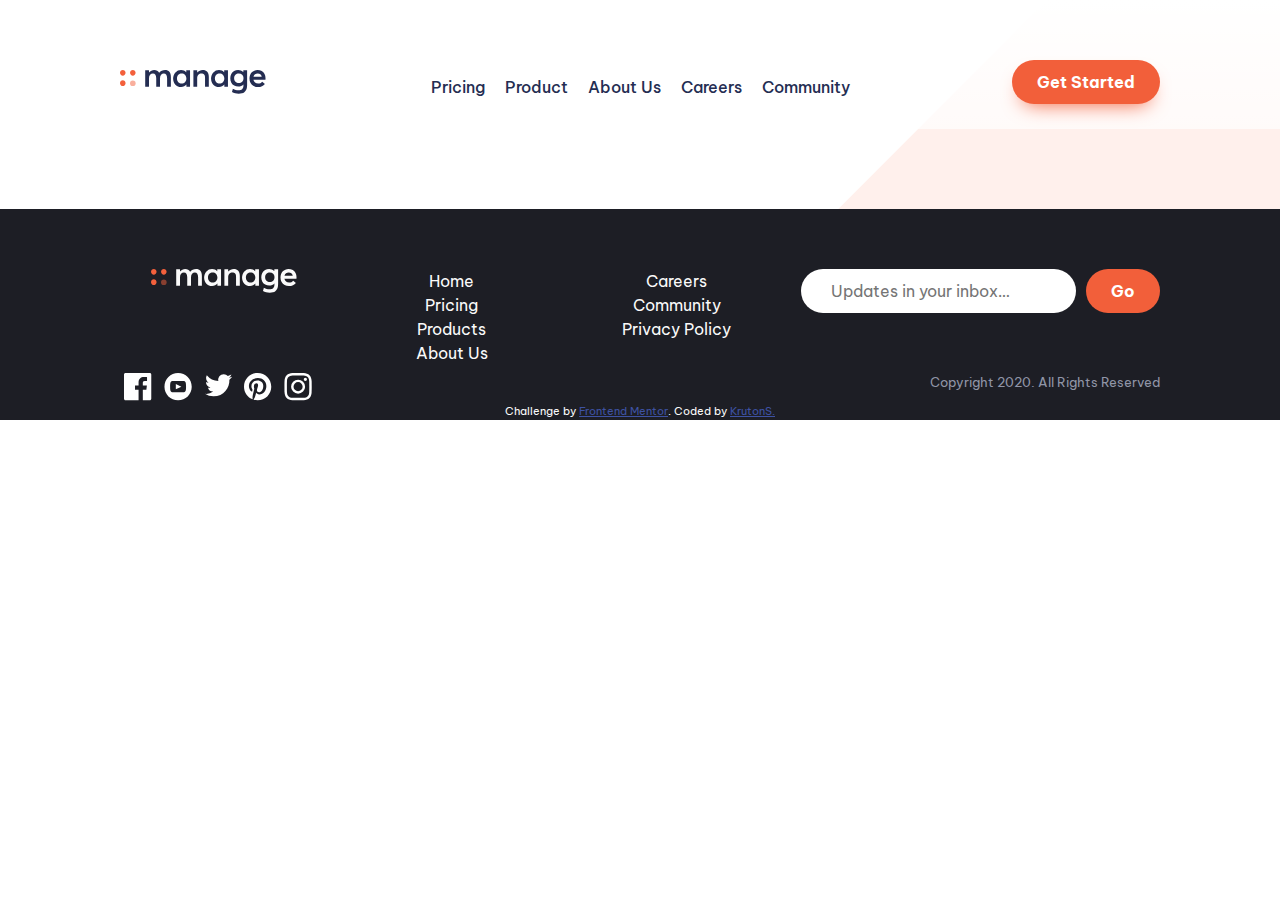
==== commit e2483b56: "a" ====
--- a/index.html
+++ b/index.html
@@ -1 +1 @@
-<!doctype html><html lang="en"><head><meta charset="utf-8"/><link rel="icon" href="./favicon-32x32.png"/><meta name="viewport" content="width=device-width,initial-scale=1"/><meta name="theme-color" content="#000000"/><meta name="description" content="Web site created using create-react-app"/><link rel="apple-touch-icon" href="./logo192.png"/><link rel="manifest" href="./manifest.json"/><title>Frontend Mentor | Manage landing page</title><link href="./static/css/main.40a08e5e.chunk.css" rel="stylesheet"></head><body><noscript>You need to enable JavaScript to run this app.</noscript><div id="root"></div><script>!function(e){function r(r){for(var n,u,i=r[0],c=r[1],l=r[2],p=0,s=[];p<i.length;p++)u=i[p],Object.prototype.hasOwnProperty.call(o,u)&&o[u]&&s.push(o[u][0]),o[u]=0;for(n in c)Object.prototype.hasOwnProperty.call(c,n)&&(e[n]=c[n]);for(f&&f(r);s.length;)s.shift()();return a.push.apply(a,l||[]),t()}function t(){for(var e,r=0;r<a.length;r++){for(var t=a[r],n=!0,i=1;i<t.length;i++){var c=t[i];0!==o[c]&&(n=!1)}n&&(a.splice(r--,1),e=u(u.s=t[0]))}return e}var n={},o={1:0},a=[];function u(r){if(n[r])return n[r].exports;var t=n[r]={i:r,l:!1,exports:{}};return e[r].call(t.exports,t,t.exports,u),t.l=!0,t.exports}u.e=function(e){var r=[],t=o[e];if(0!==t)if(t)r.push(t[2]);else{var n=new Promise((function(r,n){t=o[e]=[r,n]}));r.push(t[2]=n);var a,i=document.createElement("script");i.charset="utf-8",i.timeout=120,u.nc&&i.setAttribute("nonce",u.nc),i.src=function(e){return u.p+"static/js/"+({}[e]||e)+"."+{3:"b0ae15ad"}[e]+".chunk.js"}(e);var c=new Error;a=function(r){i.onerror=i.onload=null,clearTimeout(l);var t=o[e];if(0!==t){if(t){var n=r&&("load"===r.type?"missing":r.type),a=r&&r.target&&r.target.src;c.message="Loading chunk "+e+" failed.\n("+n+": "+a+")",c.name="ChunkLoadError",c.type=n,c.request=a,t[1](c)}o[e]=void 0}};var l=setTimeout((function(){a({type:"timeout",target:i})}),12e4);i.onerror=i.onload=a,document.head.appendChild(i)}return Promise.all(r)},u.m=e,u.c=n,u.d=function(e,r,t){u.o(e,r)||Object.defineProperty(e,r,{enumerable:!0,get:t})},u.r=function(e){"undefined"!=typeof Symbol&&Symbol.toStringTag&&Object.defineProperty(e,Symbol.toStringTag,{value:"Module"}),Object.defineProperty(e,"__esModule",{value:!0})},u.t=function(e,r){if(1&r&&(e=u(e)),8&r)return e;if(4&r&&"object"==typeof e&&e&&e.__esModule)return e;var t=Object.create(null);if(u.r(t),Object.defineProperty(t,"default",{enumerable:!0,value:e}),2&r&&"string"!=typeof e)for(var n in e)u.d(t,n,function(r){return e[r]}.bind(null,n));return t},u.n=function(e){var r=e&&e.__esModule?function(){return e.default}:function(){return e};return u.d(r,"a",r),r},u.o=function(e,r){return Object.prototype.hasOwnProperty.call(e,r)},u.p="./",u.oe=function(e){throw console.error(e),e};var i=this["webpackJsonpmanage-landing-page"]=this["webpackJsonpmanage-landing-page"]||[],c=i.push.bind(i);i.push=r,i=i.slice();for(var l=0;l<i.length;l++)r(i[l]);var f=c;t()}([])</script><script src="./static/js/2.72f4ddd1.chunk.js"></script><script src="./static/js/main.61d8382c.chunk.js"></script></body></html>+<!doctype html><html lang="en"><head><meta charset="utf-8"/><link rel="icon" href="./favicon-32x32.png"/><meta name="viewport" content="width=device-width,initial-scale=1"/><meta name="theme-color" content="#000000"/><meta name="description" content="Web site created using create-react-app"/><link rel="apple-touch-icon" href="./logo192.png"/><link rel="manifest" href="./manifest.json"/><title>Frontend Mentor | Manage landing page</title><link href="./static/css/main.1dd97b3d.chunk.css" rel="stylesheet"></head><body><noscript>You need to enable JavaScript to run this app.</noscript><div id="root"></div><script>!function(e){function r(r){for(var n,u,i=r[0],c=r[1],l=r[2],p=0,s=[];p<i.length;p++)u=i[p],Object.prototype.hasOwnProperty.call(o,u)&&o[u]&&s.push(o[u][0]),o[u]=0;for(n in c)Object.prototype.hasOwnProperty.call(c,n)&&(e[n]=c[n]);for(f&&f(r);s.length;)s.shift()();return a.push.apply(a,l||[]),t()}function t(){for(var e,r=0;r<a.length;r++){for(var t=a[r],n=!0,i=1;i<t.length;i++){var c=t[i];0!==o[c]&&(n=!1)}n&&(a.splice(r--,1),e=u(u.s=t[0]))}return e}var n={},o={1:0},a=[];function u(r){if(n[r])return n[r].exports;var t=n[r]={i:r,l:!1,exports:{}};return e[r].call(t.exports,t,t.exports,u),t.l=!0,t.exports}u.e=function(e){var r=[],t=o[e];if(0!==t)if(t)r.push(t[2]);else{var n=new Promise((function(r,n){t=o[e]=[r,n]}));r.push(t[2]=n);var a,i=document.createElement("script");i.charset="utf-8",i.timeout=120,u.nc&&i.setAttribute("nonce",u.nc),i.src=function(e){return u.p+"static/js/"+({}[e]||e)+"."+{3:"9bad26bb"}[e]+".chunk.js"}(e);var c=new Error;a=function(r){i.onerror=i.onload=null,clearTimeout(l);var t=o[e];if(0!==t){if(t){var n=r&&("load"===r.type?"missing":r.type),a=r&&r.target&&r.target.src;c.message="Loading chunk "+e+" failed.\n("+n+": "+a+")",c.name="ChunkLoadError",c.type=n,c.request=a,t[1](c)}o[e]=void 0}};var l=setTimeout((function(){a({type:"timeout",target:i})}),12e4);i.onerror=i.onload=a,document.head.appendChild(i)}return Promise.all(r)},u.m=e,u.c=n,u.d=function(e,r,t){u.o(e,r)||Object.defineProperty(e,r,{enumerable:!0,get:t})},u.r=function(e){"undefined"!=typeof Symbol&&Symbol.toStringTag&&Object.defineProperty(e,Symbol.toStringTag,{value:"Module"}),Object.defineProperty(e,"__esModule",{value:!0})},u.t=function(e,r){if(1&r&&(e=u(e)),8&r)return e;if(4&r&&"object"==typeof e&&e&&e.__esModule)return e;var t=Object.create(null);if(u.r(t),Object.defineProperty(t,"default",{enumerable:!0,value:e}),2&r&&"string"!=typeof e)for(var n in e)u.d(t,n,function(r){return e[r]}.bind(null,n));return t},u.n=function(e){var r=e&&e.__esModule?function(){return e.default}:function(){return e};return u.d(r,"a",r),r},u.o=function(e,r){return Object.prototype.hasOwnProperty.call(e,r)},u.p="./",u.oe=function(e){throw console.error(e),e};var i=this["webpackJsonpmanage-landing-page"]=this["webpackJsonpmanage-landing-page"]||[],c=i.push.bind(i);i.push=r,i=i.slice();for(var l=0;l<i.length;l++)r(i[l]);var f=c;t()}([])</script><script src="./static/js/2.b36733cc.chunk.js"></script><script src="./static/js/main.258d06bb.chunk.js"></script></body></html>--- a/static/css/main.1dd97b3d.chunk.css
+++ b/static/css/main.1dd97b3d.chunk.css
@@ -0,0 +1,2 @@
+@import url(https://fonts.googleapis.com/css2?family=Be+Vietnam:wght@400;500;700&display=swap);:root{--desktop-width:1000px;--primary-orange:#f25f3a;--primary-blue:#242d52;--neutral-pale-orange:#ed7b5e;--neutral-pale-blue:#9095a7;--neutral-dark-blue:#1d1e25;--neutral-pale-red:#ffefeb;--neutral-pale-gray:#fafafa;--padding-horizontal-mobile:20px;--padding-horizontal-desktop:120px}body{font-family:"Be Vietnam",sans-serif;font-size:16px}*,:after,:before{box-sizing:border-box}blockquote,body,dd,dl,figure,h1,h2,h3,h4,p{margin:0}ol[role=list],ul[role=list]{list-style:none}html:focus-within{scroll-behavior:smooth}body{min-height:100vh;text-rendering:optimizeSpeed;line-height:1.5}a:not([class]){-webkit-text-decoration-skip:ink;text-decoration-skip-ink:auto}img,picture{max-width:100%;display:block}button,input,select,textarea{font:inherit}@media (prefers-reduced-motion:reduce){html:focus-within{scroll-behavior:auto}*,:after,:before{-webkit-animation-duration:.01ms!important;animation-duration:.01ms!important;-webkit-animation-iteration-count:1!important;animation-iteration-count:1!important;transition-duration:.01ms!important;scroll-behavior:auto!important}}.attribution{font-size:11px;text-align:center}.attribution a{color:#3e52a3}.App{text-align:center;color:var(--primary-blue);background-image:url(../../static/media/bg-tablet-pattern.b6990a98.svg),url(../../static/media/bg-tablet-pattern.b6990a98.svg);background-repeat:no-repeat;background-position:calc(50% + 120px) -20px,calc(100% + 150px) 560px;background-size:430px,290px}.App>*{padding-left:var(--padding-horizontal-mobile);padding-right:var(--padding-horizontal-mobile)}a[class]{text-decoration:none}.round{padding:10px 30px;border-radius:100px;background-color:var(--primary-orange);color:#fff;border:none}.round.inverted{background-color:#fff;color:var(--primary-orange)}.dialog{border-radius:5px}h1{font-size:2em}h2{font-size:1.6em}h1,h2{margin-bottom:10px;margin-top:10px}h3{margin-bottom:20px;margin-top:20px}@media screen and (min-width:1000px){.App{background-position:calc(75% + 340px) -150px,-650px 1000px;background-size:800px,900px}.App>*{padding-left:var(--padding-horizontal-desktop);padding-right:var(--padding-horizontal-desktop)}h1{font-size:3.8em}h2{font-size:2.8em}h1,h2{margin-top:60px;margin-bottom:50px;line-height:1}}.app-header{position:-webkit-sticky;position:sticky;display:-webkit-flex;display:flex;-webkit-justify-content:space-between;justify-content:space-between;-webkit-align-items:center;align-items:center;top:0;background:hsla(0,0%,100%,.75);background:linear-gradient(0,hsla(0,0%,100%,.7),#fff);padding-top:60px;padding-bottom:25px;margin-bottom:80px;z-index:1}header>.logo{float:left}.hamburger{background:none;border:none}.app-header>.btn{display:none}nav{clear:both;background:#fff;width:90%;position:absolute;top:115px;left:50%;opacity:0;-webkit-transform:translate(-50%,-500px);transform:translate(-50%,-500px);transition:opacity 1s ease-out,-webkit-transform .6s ease;transition:transform .6s ease,opacity 1s ease-out;transition:transform .6s ease,opacity 1s ease-out,-webkit-transform .6s ease}.nav-item:first-child{margin-top:30px}.nav-item:last-child{margin-bottom:30px}.nav-item{display:block;color:inherit;font-weight:500;transition:color .2s}.nav-item:hover{color:var(--neutral-pale-blue)}.nav-item+.nav-item{margin-top:20px}.nav-blackout{z-index:-1;position:fixed;width:100vw;height:100vh;left:0;top:0;background:#fff;background:linear-gradient(180deg,transparent,rgba(0,0,0,.5));-webkit-transform:translateY(100%);transform:translateY(100%);transition:-webkit-transform 1s cubic-bezier(1,0,1,1);transition:transform 1s cubic-bezier(1,0,1,1);transition:transform 1s cubic-bezier(1,0,1,1),-webkit-transform 1s cubic-bezier(1,0,1,1)}.nav-blackout.show{-webkit-transform:translateY(0);transform:translateY(0)}nav.show{-webkit-transform:translate(-50%);transform:translate(-50%);opacity:1}@media screen and (min-width:1000px){nav{background:none;position:absolute;top:50%;width:auto;opacity:1;-webkit-transform:translate(-50%);transform:translate(-50%)}.nav-item{margin:0!important;padding:10px}.hamburger{display:none}.app-header>.btn{display:block}.nav-item{display:inline-block;margin:0 15px}}.btn:active,.btn:focus,.btn:hover{background-color:var(--neutral-pale-orange);color:#fff}.btn{display:block;padding:10px 25px;width:-webkit-fit-content;width:-moz-fit-content;width:fit-content;font-weight:700;transition:.3s ease-out;transition-property:color,background;cursor:pointer}.btn.inverted:active,.btn.inverted:focus,.btn.inverted:hover{background-color:#fff;color:var(--neutral-pale-orange)}.btn:active,.btn:focus{outline:1px dotted #000}.shadow{box-shadow:0 10px 20px -10px var(--primary-orange)}footer{background-color:var(--neutral-dark-blue);padding-top:60px;color:var(--neutral-pale-gray)}footer .btn:focus,footer a:focus{outline-color:#fff}.link{color:inherit;transition:color .2s}.link:hover{color:var(--primary-orange)}.logo>g>path{fill:var(--neutral-pale-gray)}.footer-grid>:not(:first-child){margin-top:50px;margin-bottom:50px}.footer-grid>.article-text{font-size:.8em}@media screen and (min-width:1000px){.footer-grid>:not(:first-child){margin:0}.footer-grid{display:grid;grid-template-columns:repeat(4,1fr);grid-template-rows:auto auto;grid-template-areas:"logo nav nav input" "social nav nav copyright";grid-column-gap:20px;-webkit-column-gap:20px;column-gap:20px;grid-row-gap:60px;row-gap:60px}.footer-grid>.text-form{grid-area:input}.footer-grid>.social-medias{grid-area:social}.footer-grid>.logo{grid-area:logo;margin:auto}.footer-grid>.multi-columns{grid-area:nav}.footer-grid>.article-text{grid-area:copyright;text-align:right}}.text-form{display:-webkit-flex;display:flex;-webkit-justify-content:center;justify-content:center}.text-form>.input{background:#fff;color:var(--primary-blue);margin-right:10px;width:25ch}.text-form>*{-webkit-flex-shrink:0;flex-shrink:0;-webkit-flex-grow:0;flex-grow:0}.article-section{margin-top:60px}.article-text{color:var(--neutral-pale-blue);margin-bottom:45px}.article-text.compact{margin-right:15px;margin-left:15px}.article-header{display:-webkit-flex;display:flex;-webkit-align-items:center;align-items:center;background-color:var(--neutral-pale-red);border-radius:100px 0 0 100px;margin-right:calc(var(--padding-horizontal-mobile)*-1);margin-bottom:10px}.article-header>h4{display:block;width:100%;margin-left:15px}.article-section:first-of-type{counter-reset:article}.article-header:before{counter-increment:article;content:counters(article,".",decimal-leading-zero);background-color:var(--primary-orange);padding:5px;text-align:center;width:60px;border-radius:50px;color:#fff;font-weight:700}.article-section{text-align:left}@media screen and (min-width:1000px){.article-header{background:none}.article-header>h4{margin-left:30px}.article-section>.article-text{margin-left:90px}.article-text.compact{margin-left:0;margin-right:230px}}.social-medias{display:-webkit-flex;display:flex;-webkit-justify-content:center;justify-content:center}.social-medias__item{margin-right:10px;width:30px;height:30px}.social-medias__item>svg{width:100%;height:100%}.social-medias__item path{transition:fill .2s}.social-medias__item:active path,.social-medias__item:focus path,.social-medias__item:hover path{fill:var(--primary-orange)}main>*{margin-top:10px;margin-bottom:10px}main>h2{margin-top:130px;margin-bottom:30px}main .round,main img{margin:auto}.statistics>img{width:250px}@media screen and (min-width:1000px){.statistics>img{width:auto}.main-grid{display:grid;grid-template-columns:[left] 1fr [right] 1fr;text-align:left;grid-column-gap:100px;-webkit-column-gap:100px;column-gap:100px}.grid-section>.btn{float:left}.order1{-webkit-order:-1;order:-1}.opinions+.btn{margin-bottom:140px}}.opinions-item{position:relative;background:var(--neutral-pale-gray);margin-top:50px;padding:40px 25px 25px;width:330px}.avatar{position:absolute;top:0;left:50%;-webkit-transform:translate(-50%,-50%);transform:translate(-50%,-50%);width:70px}@media screen and (min-width:1000px){.opinions-item{width:740px}}.slideshow{margin:0 calc(var(--padding-horizontal-mobile)*-1) 50px}.slideshow-mask{overflow:hidden;width:100%;max-width:2500px}.slideshow-container{display:-webkit-flex;display:flex;-webkit-justify-content:center;justify-content:center;grid-gap:20px;gap:20px;transition:-webkit-transform 1.5s cubic-bezier(.25,.1,.32,1.1);transition:transform 1.5s cubic-bezier(.25,.1,.32,1.1);transition:transform 1.5s cubic-bezier(.25,.1,.32,1.1),-webkit-transform 1.5s cubic-bezier(.25,.1,.32,1.1);min-height:50px}.slideshow-item{-webkit-flex-shrink:0;flex-shrink:0;-webkit-flex-grow:0;flex-grow:0}.slideshow-dot{cursor:pointer;display:inline-block;width:15px;height:15px;margin:0 5px;border-radius:100%;background:#fff;border:2px solid var(--primary-orange)}.slideshow-dot.active{background:var(--primary-orange)}@media screen and (min-width:1000px){.slideshow{display:-webkit-flex;display:flex;-webkit-justify-content:center;justify-content:center;margin:0 calc(var(--padding-horizontal-desktop)*-1) 50px}}.fancy-container{color:#fff;margin:50px calc(var(--padding-horizontal-mobile)*-1) 0;background-color:var(--primary-orange);background-image:url(../../static/media/bg-simplify-section-mobile.a79c8471.svg);background-repeat:no-repeat;background-position-y:30px;padding:90px 50px 70px}@media screen and (max-width:1000px){.fancy-container>h2{font-size:2em}}@media screen and (min-width:1000px){.fancy-container{margin:50px calc(var(--padding-horizontal-desktop)*-1) 0;position:relative;display:-webkit-flex;display:flex;-webkit-justify-content:space-between;justify-content:space-between;-webkit-align-items:center;align-items:center;padding:60px 200px;background:unset}.fancy-container:before{z-index:-1;content:"";position:absolute;left:0;width:100%;height:100%;-webkit-transform:scale(-1);transform:scale(-1);background-color:var(--primary-orange);background-image:url(../../static/media/bg-simplify-section-desktop.ca40c1ee.svg);background-position:calc(100% - 330px) -20px;background-size:100%;background-repeat:no-repeat}.fancy-container>*,.fancy-container>.round{margin:0}.fancy-container>*{text-align:left}.fancy-container>h2{width:550px}}
+/*# sourceMappingURL=main.1dd97b3d.chunk.css.map */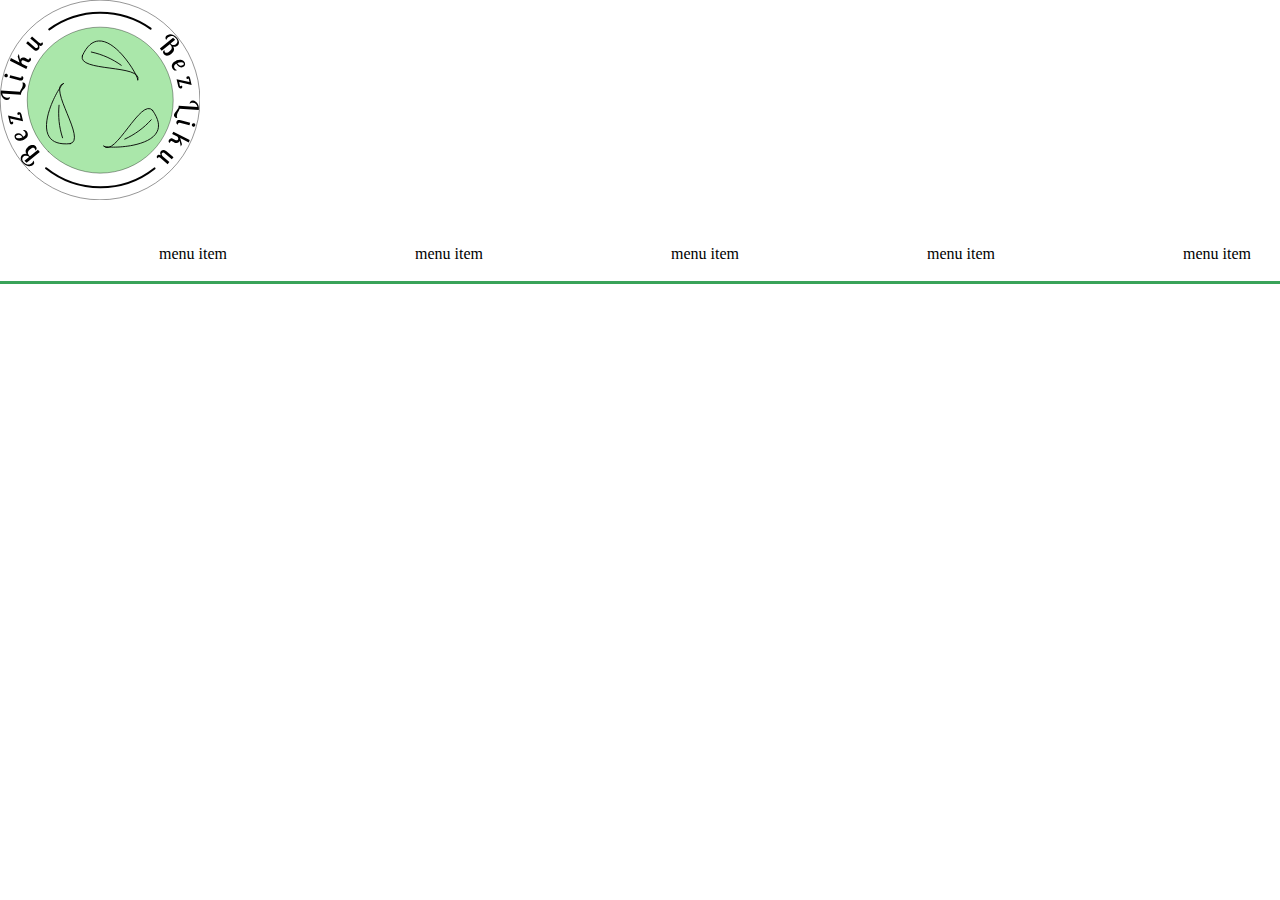
==== commit b600219a: "new builds" ====
--- a/index.html
+++ b/index.html
@@ -1 +1 @@
-<!doctype html><html lang="en"><head><meta charset="utf-8"/><link rel="icon" href="./favicon-32x32.png"/><meta name="viewport" content="width=device-width,initial-scale=1"/><meta name="theme-color" content="#000000"/><meta name="description" content="Web site created using create-react-app"/><link rel="apple-touch-icon" href="./logo192.png"/><link rel="manifest" href="./manifest.json"/><title>Frontend Mentor | Manage landing page</title><link href="./static/css/main.1dd97b3d.chunk.css" rel="stylesheet"></head><body><noscript>You need to enable JavaScript to run this app.</noscript><div id="root"></div><script>!function(e){function r(r){for(var n,u,i=r[0],c=r[1],l=r[2],p=0,s=[];p<i.length;p++)u=i[p],Object.prototype.hasOwnProperty.call(o,u)&&o[u]&&s.push(o[u][0]),o[u]=0;for(n in c)Object.prototype.hasOwnProperty.call(c,n)&&(e[n]=c[n]);for(f&&f(r);s.length;)s.shift()();return a.push.apply(a,l||[]),t()}function t(){for(var e,r=0;r<a.length;r++){for(var t=a[r],n=!0,i=1;i<t.length;i++){var c=t[i];0!==o[c]&&(n=!1)}n&&(a.splice(r--,1),e=u(u.s=t[0]))}return e}var n={},o={1:0},a=[];function u(r){if(n[r])return n[r].exports;var t=n[r]={i:r,l:!1,exports:{}};return e[r].call(t.exports,t,t.exports,u),t.l=!0,t.exports}u.e=function(e){var r=[],t=o[e];if(0!==t)if(t)r.push(t[2]);else{var n=new Promise((function(r,n){t=o[e]=[r,n]}));r.push(t[2]=n);var a,i=document.createElement("script");i.charset="utf-8",i.timeout=120,u.nc&&i.setAttribute("nonce",u.nc),i.src=function(e){return u.p+"static/js/"+({}[e]||e)+"."+{3:"9bad26bb"}[e]+".chunk.js"}(e);var c=new Error;a=function(r){i.onerror=i.onload=null,clearTimeout(l);var t=o[e];if(0!==t){if(t){var n=r&&("load"===r.type?"missing":r.type),a=r&&r.target&&r.target.src;c.message="Loading chunk "+e+" failed.\n("+n+": "+a+")",c.name="ChunkLoadError",c.type=n,c.request=a,t[1](c)}o[e]=void 0}};var l=setTimeout((function(){a({type:"timeout",target:i})}),12e4);i.onerror=i.onload=a,document.head.appendChild(i)}return Promise.all(r)},u.m=e,u.c=n,u.d=function(e,r,t){u.o(e,r)||Object.defineProperty(e,r,{enumerable:!0,get:t})},u.r=function(e){"undefined"!=typeof Symbol&&Symbol.toStringTag&&Object.defineProperty(e,Symbol.toStringTag,{value:"Module"}),Object.defineProperty(e,"__esModule",{value:!0})},u.t=function(e,r){if(1&r&&(e=u(e)),8&r)return e;if(4&r&&"object"==typeof e&&e&&e.__esModule)return e;var t=Object.create(null);if(u.r(t),Object.defineProperty(t,"default",{enumerable:!0,value:e}),2&r&&"string"!=typeof e)for(var n in e)u.d(t,n,function(r){return e[r]}.bind(null,n));return t},u.n=function(e){var r=e&&e.__esModule?function(){return e.default}:function(){return e};return u.d(r,"a",r),r},u.o=function(e,r){return Object.prototype.hasOwnProperty.call(e,r)},u.p="./",u.oe=function(e){throw console.error(e),e};var i=this["webpackJsonpmanage-landing-page"]=this["webpackJsonpmanage-landing-page"]||[],c=i.push.bind(i);i.push=r,i=i.slice();for(var l=0;l<i.length;l++)r(i[l]);var f=c;t()}([])</script><script src="./static/js/2.b36733cc.chunk.js"></script><script src="./static/js/main.258d06bb.chunk.js"></script></body></html>+<!doctype html><html lang="en"><head><meta charset="utf-8"/><link rel="icon" href="./favicon.ico"/><meta name="viewport" content="width=device-width,initial-scale=1"/><meta name="theme-color" content="#000000"/><meta name="description" content="Web site created using create-react-app"/><link rel="apple-touch-icon" href="./logo192.png"/><link rel="manifest" href="./manifest.json"/><title>React App</title><link href="./static/css/main.c9043e8e.chunk.css" rel="stylesheet"></head><body><noscript>You need to enable JavaScript to run this app.</noscript><div id="root"></div><script>!function(e){function r(r){for(var n,i,a=r[0],c=r[1],l=r[2],s=0,p=[];s<a.length;s++)i=a[s],Object.prototype.hasOwnProperty.call(o,i)&&o[i]&&p.push(o[i][0]),o[i]=0;for(n in c)Object.prototype.hasOwnProperty.call(c,n)&&(e[n]=c[n]);for(f&&f(r);p.length;)p.shift()();return u.push.apply(u,l||[]),t()}function t(){for(var e,r=0;r<u.length;r++){for(var t=u[r],n=!0,a=1;a<t.length;a++){var c=t[a];0!==o[c]&&(n=!1)}n&&(u.splice(r--,1),e=i(i.s=t[0]))}return e}var n={},o={1:0},u=[];function i(r){if(n[r])return n[r].exports;var t=n[r]={i:r,l:!1,exports:{}};return e[r].call(t.exports,t,t.exports,i),t.l=!0,t.exports}i.e=function(e){var r=[],t=o[e];if(0!==t)if(t)r.push(t[2]);else{var n=new Promise((function(r,n){t=o[e]=[r,n]}));r.push(t[2]=n);var u,a=document.createElement("script");a.charset="utf-8",a.timeout=120,i.nc&&a.setAttribute("nonce",i.nc),a.src=function(e){return i.p+"static/js/"+({}[e]||e)+"."+{3:"7b194d26"}[e]+".chunk.js"}(e);var c=new Error;u=function(r){a.onerror=a.onload=null,clearTimeout(l);var t=o[e];if(0!==t){if(t){var n=r&&("load"===r.type?"missing":r.type),u=r&&r.target&&r.target.src;c.message="Loading chunk "+e+" failed.\n("+n+": "+u+")",c.name="ChunkLoadError",c.type=n,c.request=u,t[1](c)}o[e]=void 0}};var l=setTimeout((function(){u({type:"timeout",target:a})}),12e4);a.onerror=a.onload=u,document.head.appendChild(a)}return Promise.all(r)},i.m=e,i.c=n,i.d=function(e,r,t){i.o(e,r)||Object.defineProperty(e,r,{enumerable:!0,get:t})},i.r=function(e){"undefined"!=typeof Symbol&&Symbol.toStringTag&&Object.defineProperty(e,Symbol.toStringTag,{value:"Module"}),Object.defineProperty(e,"__esModule",{value:!0})},i.t=function(e,r){if(1&r&&(e=i(e)),8&r)return e;if(4&r&&"object"==typeof e&&e&&e.__esModule)return e;var t=Object.create(null);if(i.r(t),Object.defineProperty(t,"default",{enumerable:!0,value:e}),2&r&&"string"!=typeof e)for(var n in e)i.d(t,n,function(r){return e[r]}.bind(null,n));return t},i.n=function(e){var r=e&&e.__esModule?function(){return e.default}:function(){return e};return i.d(r,"a",r),r},i.o=function(e,r){return Object.prototype.hasOwnProperty.call(e,r)},i.p="./",i.oe=function(e){throw console.error(e),e};var a=this["webpackJsonpbez-liku"]=this["webpackJsonpbez-liku"]||[],c=a.push.bind(a);a.push=r,a=a.slice();for(var l=0;l<a.length;l++)r(a[l]);var f=c;t()}([])</script><script src="./static/js/2.fdaec5c5.chunk.js"></script><script src="./static/js/main.a636f568.chunk.js"></script></body></html>--- a/static/css/main.c9043e8e.chunk.css
+++ b/static/css/main.c9043e8e.chunk.css
@@ -0,0 +1,3 @@
+a[class]{text-decoration:none;color:inherit}body{color:#000;line-height:1.5em}.app-nav{width:100%;display:-webkit-flex;display:flex;-webkit-justify-content:space-around;justify-content:space-around;padding:5px;margin:30px 60px 10px}.App-header{border-bottom:3px solid #39a359}.app-nav>*{display:block}
+/*! normalize.css v8.0.1 | MIT License | github.com/necolas/normalize.css */html{line-height:1.15;-webkit-text-size-adjust:100%}body{margin:0}main{display:block}h1{font-size:2em;margin:.67em 0}hr{box-sizing:content-box;height:0;overflow:visible}pre{font-family:monospace,monospace;font-size:1em}a{background-color:transparent}abbr[title]{border-bottom:none;text-decoration:underline;-webkit-text-decoration:underline dotted;text-decoration:underline dotted}b,strong{font-weight:bolder}code,kbd,samp{font-family:monospace,monospace;font-size:1em}small{font-size:80%}sub,sup{font-size:75%;line-height:0;position:relative;vertical-align:baseline}sub{bottom:-.25em}sup{top:-.5em}img{border-style:none}button,input,optgroup,select,textarea{font-family:inherit;font-size:100%;line-height:1.15;margin:0}button,input{overflow:visible}button,select{text-transform:none}[type=button],[type=reset],[type=submit],button{-webkit-appearance:button}[type=button]::-moz-focus-inner,[type=reset]::-moz-focus-inner,[type=submit]::-moz-focus-inner,button::-moz-focus-inner{border-style:none;padding:0}[type=button]:-moz-focusring,[type=reset]:-moz-focusring,[type=submit]:-moz-focusring,button:-moz-focusring{outline:1px dotted ButtonText}fieldset{padding:.35em .75em .625em}legend{box-sizing:border-box;color:inherit;display:table;max-width:100%;padding:0;white-space:normal}progress{vertical-align:baseline}textarea{overflow:auto}[type=checkbox],[type=radio]{box-sizing:border-box;padding:0}[type=number]::-webkit-inner-spin-button,[type=number]::-webkit-outer-spin-button{height:auto}[type=search]{-webkit-appearance:textfield;outline-offset:-2px}[type=search]::-webkit-search-decoration{-webkit-appearance:none}::-webkit-file-upload-button{-webkit-appearance:button;font:inherit}details{display:block}summary{display:list-item}[hidden],template{display:none}
+/*# sourceMappingURL=main.c9043e8e.chunk.css.map */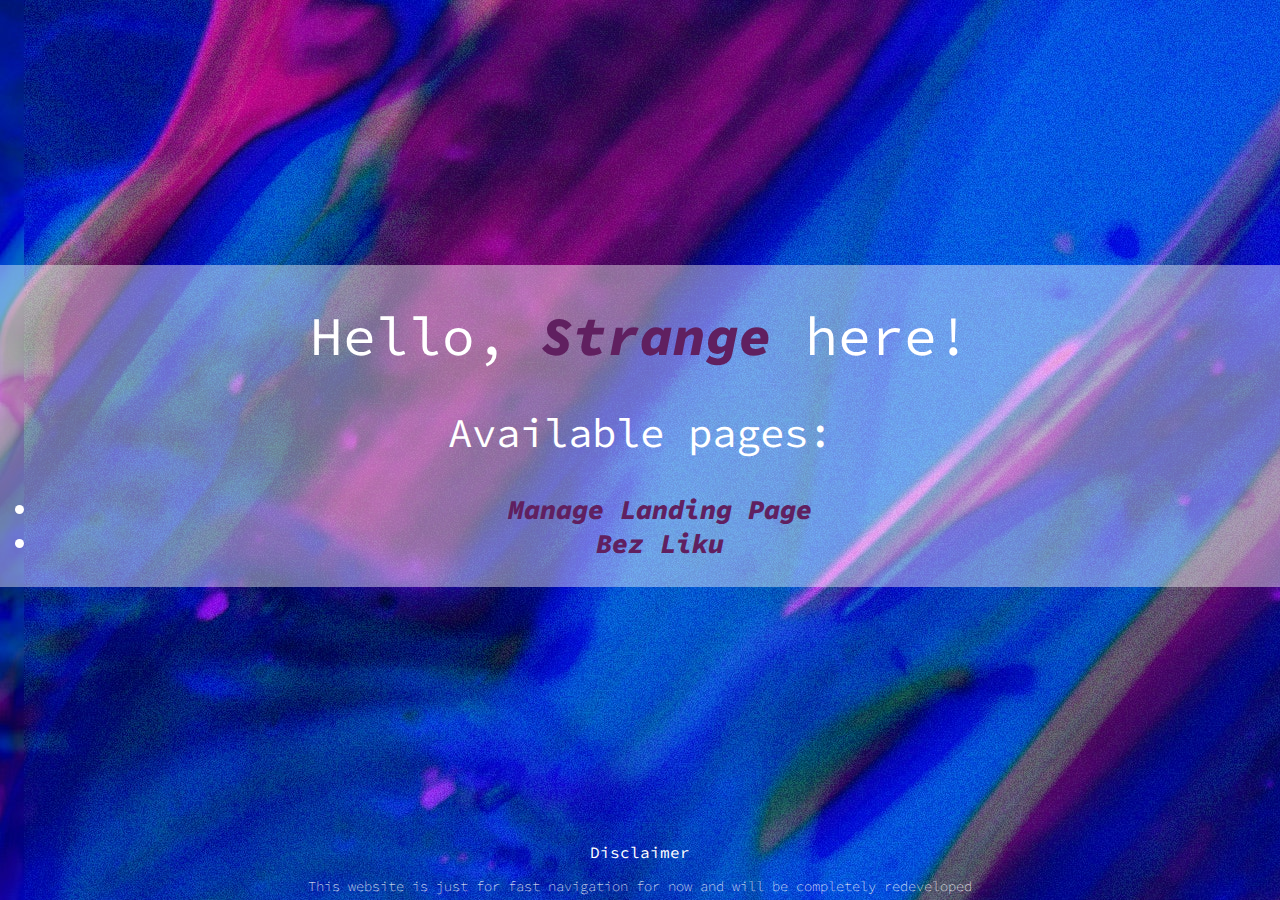
==== commit 57e9cccf: "new builds" ====
--- a/index.html
+++ b/index.html
@@ -1 +1,96 @@
-<!doctype html><html lang="en"><head><meta charset="utf-8"/><link rel="icon" href="./favicon.ico"/><meta name="viewport" content="width=device-width,initial-scale=1"/><meta name="theme-color" content="#000000"/><meta name="description" content="Web site created using create-react-app"/><link rel="apple-touch-icon" href="./logo192.png"/><link rel="manifest" href="./manifest.json"/><title>React App</title><link href="./static/css/main.c9043e8e.chunk.css" rel="stylesheet"></head><body><noscript>You need to enable JavaScript to run this app.</noscript><div id="root"></div><script>!function(e){function r(r){for(var n,i,a=r[0],c=r[1],l=r[2],s=0,p=[];s<a.length;s++)i=a[s],Object.prototype.hasOwnProperty.call(o,i)&&o[i]&&p.push(o[i][0]),o[i]=0;for(n in c)Object.prototype.hasOwnProperty.call(c,n)&&(e[n]=c[n]);for(f&&f(r);p.length;)p.shift()();return u.push.apply(u,l||[]),t()}function t(){for(var e,r=0;r<u.length;r++){for(var t=u[r],n=!0,a=1;a<t.length;a++){var c=t[a];0!==o[c]&&(n=!1)}n&&(u.splice(r--,1),e=i(i.s=t[0]))}return e}var n={},o={1:0},u=[];function i(r){if(n[r])return n[r].exports;var t=n[r]={i:r,l:!1,exports:{}};return e[r].call(t.exports,t,t.exports,i),t.l=!0,t.exports}i.e=function(e){var r=[],t=o[e];if(0!==t)if(t)r.push(t[2]);else{var n=new Promise((function(r,n){t=o[e]=[r,n]}));r.push(t[2]=n);var u,a=document.createElement("script");a.charset="utf-8",a.timeout=120,i.nc&&a.setAttribute("nonce",i.nc),a.src=function(e){return i.p+"static/js/"+({}[e]||e)+"."+{3:"7b194d26"}[e]+".chunk.js"}(e);var c=new Error;u=function(r){a.onerror=a.onload=null,clearTimeout(l);var t=o[e];if(0!==t){if(t){var n=r&&("load"===r.type?"missing":r.type),u=r&&r.target&&r.target.src;c.message="Loading chunk "+e+" failed.\n("+n+": "+u+")",c.name="ChunkLoadError",c.type=n,c.request=u,t[1](c)}o[e]=void 0}};var l=setTimeout((function(){u({type:"timeout",target:a})}),12e4);a.onerror=a.onload=u,document.head.appendChild(a)}return Promise.all(r)},i.m=e,i.c=n,i.d=function(e,r,t){i.o(e,r)||Object.defineProperty(e,r,{enumerable:!0,get:t})},i.r=function(e){"undefined"!=typeof Symbol&&Symbol.toStringTag&&Object.defineProperty(e,Symbol.toStringTag,{value:"Module"}),Object.defineProperty(e,"__esModule",{value:!0})},i.t=function(e,r){if(1&r&&(e=i(e)),8&r)return e;if(4&r&&"object"==typeof e&&e&&e.__esModule)return e;var t=Object.create(null);if(i.r(t),Object.defineProperty(t,"default",{enumerable:!0,value:e}),2&r&&"string"!=typeof e)for(var n in e)i.d(t,n,function(r){return e[r]}.bind(null,n));return t},i.n=function(e){var r=e&&e.__esModule?function(){return e.default}:function(){return e};return i.d(r,"a",r),r},i.o=function(e,r){return Object.prototype.hasOwnProperty.call(e,r)},i.p="./",i.oe=function(e){throw console.error(e),e};var a=this["webpackJsonpbez-liku"]=this["webpackJsonpbez-liku"]||[],c=a.push.bind(a);a.push=r,a=a.slice();for(var l=0;l<a.length;l++)r(a[l]);var f=c;t()}([])</script><script src="./static/js/2.fdaec5c5.chunk.js"></script><script src="./static/js/main.a636f568.chunk.js"></script></body></html>+<!DOCTYPE html>
+<html lang="en">
+  <head>
+    <meta charset="UTF-8" />
+    <meta http-equiv="X-UA-Compatible" content="IE=edge" />
+    <meta name="viewport" content="width=device-width, initial-scale=1.0" />
+    <title>Strange website</title>
+    <style>
+      @import url("https://fonts.googleapis.com/css2?family=Source+Code+Pro:ital,wght@0,200;0,400;0,700;0,900;1,200;1,400;1,700;1,900&display=swap");
+      body {
+        margin: 0;
+        min-height: 100vh;
+        display: flex;
+        justify-content: center;
+        align-items: center;
+        font-family: "Source Code Pro", "Times New Roman";
+        font-weight: 200;
+        font-size: 1.7rem;
+        color: white;
+        background-color: black;
+        background-image: url('./background.jpg');
+        text-align: center;
+      }
+      main{
+        width: 100%;
+        background-color: rgba(255, 255, 255, 0.418);
+        margin-bottom: 3ch;
+      }
+      .welcome{
+        text-align: center;
+      }
+      h1, h2, h3 {
+        font-weight: normal;
+      }
+      a {
+        display: inline-block;
+        text-decoration: none;
+        font-weight: 900;
+        font-style: italic;
+        color: hsl(300, 50%, 25%);
+        position: relative;
+        z-index: 2;
+        transition: .5s color ease-out;
+      }
+      a::before{
+        content: "";
+        bottom: 5px;
+        left: 50%;
+        height: 3px;
+        width: 0;
+        opacity: 0;
+        transform: translateX(-50%);
+        position: absolute;
+        background-color: hsl(337, 78%, 44%);
+        transition: 1s width, .5s opacity;
+        transition-timing-function: cubic-bezier(.24,.01,.1,.98);
+        z-index: -1;
+      }
+      a:hover::before{
+        width: 100%;
+        opacity: 1;
+      }
+      a:hover{
+        color: hsl(337, 78%, 44%);
+      }
+      footer {
+        bottom: 5px;
+        position: absolute;
+        font-size: 0.5em;
+      }
+    </style>
+  </head>
+  <body>
+    <main>
+      <h1 class="welcome">
+        Hello,
+        <a href="https://github.com/KrutonS" class="nickname">Strange</a> here!
+      </h1>
+      <article>
+        <h2>Available pages:</h2>
+        <ul>
+          <li>
+            <a href="https://krutons.github.io/manage-landing-page">Manage Landing Page</a>
+          </li>
+          <li>
+            <a href="https://krutons.github.io/bez-liku">Bez Liku</a>
+          </li>
+        </ul>
+      </article>
+    </main>
+    <footer>
+      <h3>Disclaimer</h3>
+      This website is just for fast navigation for now and will be completely redeveloped
+    </footer>
+  </body>
+</html>
